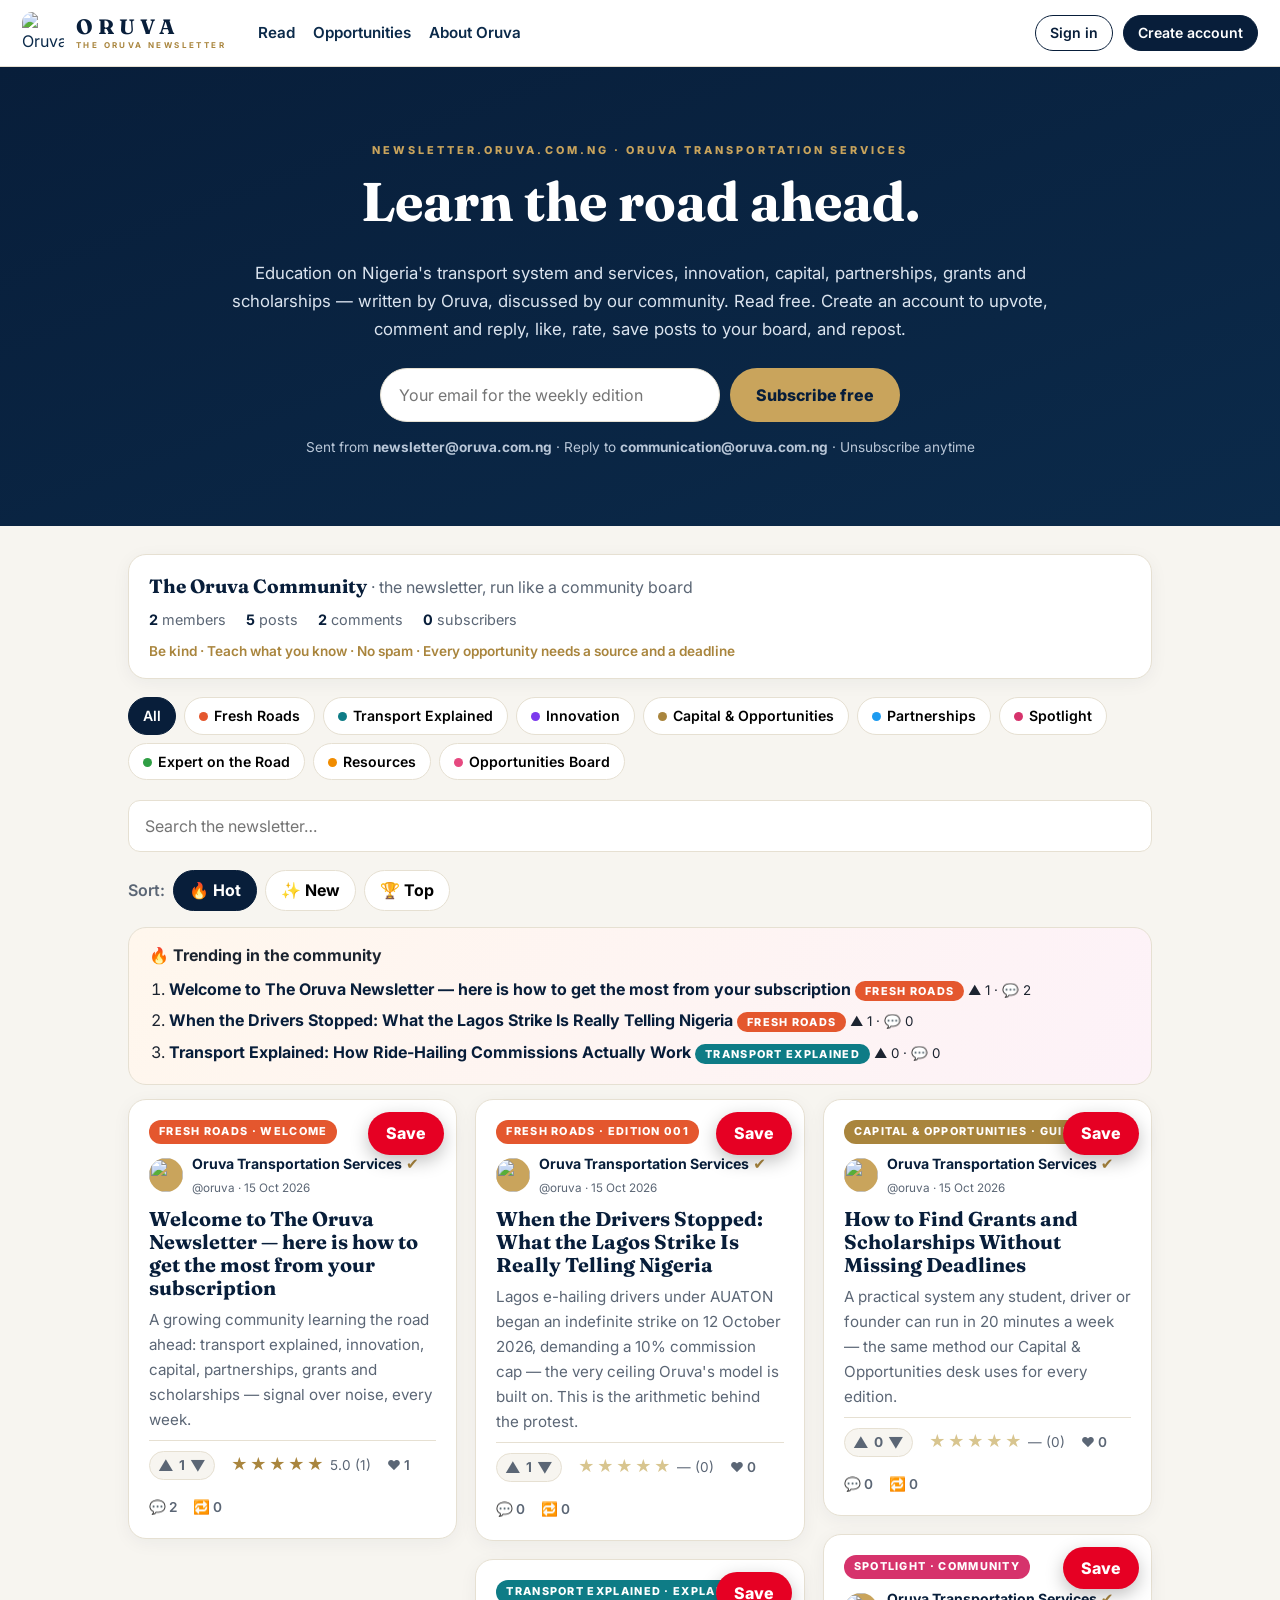
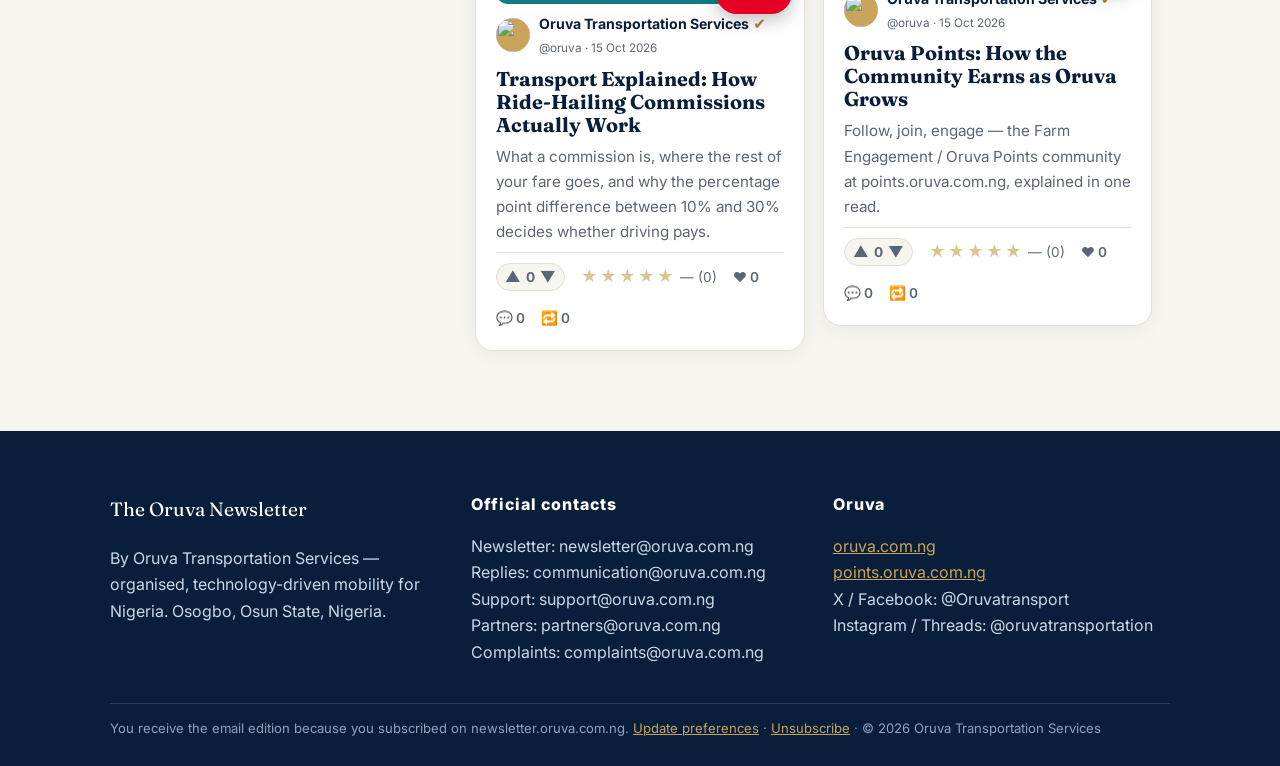
==== index.html @ f10fa0e8 "Add Oruva Newsletter platform v2 — Reddit/Pinterest-style interactive edition" ====
<!DOCTYPE html>
<html lang="en">
<head>
<meta charset="UTF-8">
<meta name="viewport" content="width=device-width, initial-scale=1.0">
<title>The Oruva Newsletter — Learn the Road Ahead | newsletter.oruva.com.ng</title>
<meta name="description" content="The Oruva Newsletter by Oruva Transportation Services: read, comment, like, rate and repost stories and opportunities on transport, innovation, capital, partnerships, grants and scholarships.">
<link rel="preconnect" href="https://fonts.googleapis.com">
<link href="https://fonts.googleapis.com/css2?family=Fraunces:wght@600;700&family=Inter:wght@400;500;600;700;800&display=swap" rel="stylesheet">
<link rel="stylesheet" href="styles.css">
<link rel="icon" href="assets/oruva-mark.jpg">
</head>
<body>
<header class="topbar">
  <a class="brand" href="#/" aria-label="The Oruva Newsletter home">
    <img src="assets/oruva-mark.jpg" alt="Oruva logo" class="brand-mark">
    <span class="brand-text">ORUVA<small>THE ORUVA NEWSLETTER</small></span>
  </a>
  <nav class="topnav" id="topnav">
    <a href="#/">Read</a>
    <a href="#/opportunities">Opportunities</a>
    <a href="#/profile/oruva">About Oruva</a>
  </nav>
  <div class="top-actions" id="top-actions"></div>
</header>

<section class="hero">
  <div class="hero-inner">
    <p class="eyebrow">NEWSLETTER.ORUVA.COM.NG · ORUVA TRANSPORTATION SERVICES</p>
    <h1>Learn the road ahead.</h1>
    <p class="hero-sub">Education on Nigeria's transport system and services, innovation, capital, partnerships, grants and scholarships — written by Oruva, discussed by our community. Read free. Create an account to upvote, comment and reply, like, rate, save posts to your board, and repost.</p>
    <form id="subscribe-form" class="subscribe-form">
      <input type="email" id="subscribe-email" placeholder="Your email for the weekly edition" required aria-label="Email address">
      <button type="submit">Subscribe free</button>
    </form>
    <p class="hero-note" id="subscribe-note">Sent from <strong>newsletter@oruva.com.ng</strong> · Reply to <strong>communication@oruva.com.ng</strong> · Unsubscribe anytime</p>
  </div>
</section>

<main id="app" class="app" aria-live="polite"></main>

<footer class="footer">
  <div class="footer-grid">
    <div>
      <p class="footer-brand">The Oruva Newsletter</p>
      <p>By Oruva Transportation Services — organised, technology-driven mobility for Nigeria. Osogbo, Osun State, Nigeria.</p>
    </div>
    <div>
      <p class="footer-h">Official contacts</p>
      <p>Newsletter: newsletter@oruva.com.ng<br>Replies: communication@oruva.com.ng<br>Support: support@oruva.com.ng<br>Partners: partners@oruva.com.ng<br>Complaints: complaints@oruva.com.ng</p>
    </div>
    <div>
      <p class="footer-h">Oruva</p>
      <p><a href="https://oruva.com.ng">oruva.com.ng</a><br><a href="https://points.oruva.com.ng">points.oruva.com.ng</a><br>X / Facebook: @Oruvatransport<br>Instagram / Threads: @oruvatransportation</p>
    </div>
  </div>
  <p class="footer-small">You receive the email edition because you subscribed on newsletter.oruva.com.ng. <a href="#/">Update preferences</a> · <a href="#/">Unsubscribe</a> · © 2026 Oruva Transportation Services</p>
</footer>

<div id="modal-root"></div>
<div id="toast" class="toast" role="status"></div>
<script src="app.js"></script>
</body>
</html>
---- styles.css ----
:root{--navy:#081e3a;--navy2:#0b2a4a;--ink:#1c2430;--muted:#5b6675;--gold:#c9a45c;--gold-dark:#a9853d;--ivory:#f7f5f0;--card:#fff;--line:#e6e0d2;--radius:18px;--shadow:0 18px 50px rgba(8,30,58,.14);--blue:#1d9bf0}
*{box-sizing:border-box}body{margin:0;font-family:Inter,system-ui,-apple-system,"Segoe UI",sans-serif;color:var(--ink);background:var(--ivory);line-height:1.65}
h1,h2,h3{font-family:Fraunces,Georgia,serif;line-height:1.15;color:var(--navy);margin:0 0 .5em}
a{color:var(--navy2)}button{font:inherit;cursor:pointer}
.topbar{position:sticky;top:0;z-index:20;display:flex;align-items:center;gap:20px;padding:12px 22px;background:rgba(255,255,255,.94);backdrop-filter:blur(8px);border-bottom:1px solid var(--line)}
.brand{display:flex;align-items:center;gap:12px;text-decoration:none}
.brand-mark{width:42px;height:42px;border-radius:10px;object-fit:cover}
.brand-text{font-family:Fraunces,Georgia,serif;font-weight:700;font-size:1.3rem;letter-spacing:.24em;color:var(--navy);display:flex;flex-direction:column;line-height:1}
.brand-text small{font-family:Inter,sans-serif;font-size:.5rem;letter-spacing:.3em;font-weight:700;color:var(--gold-dark);margin-top:4px}
.topnav{display:flex;gap:18px;margin-left:12px}.topnav a{text-decoration:none;font-weight:600;color:var(--navy2);font-size:.95rem}
.top-actions{margin-left:auto;display:flex;gap:10px;align-items:center}
.btn{border:1px solid var(--navy);background:var(--navy);color:#fff;border-radius:999px;padding:8px 18px;font-weight:600}
.btn.ghost{background:#fff;color:var(--navy)}
.btn.gold{background:var(--gold);border-color:var(--gold-dark);color:var(--navy)}
.btn.small{padding:5px 14px;font-size:.88rem}
.hero{background:linear-gradient(160deg,var(--navy),var(--navy2));color:#fff;padding:64px 22px 54px}
.hero-inner{max-width:820px;margin:0 auto;text-align:center}
.hero h1{color:#fff;font-size:clamp(2.2rem,5vw,3.4rem)}
.eyebrow{letter-spacing:.28em;font-size:.68rem;font-weight:800;color:var(--gold)}
.hero-sub{color:#dbe4ef;font-size:1.05rem}
.subscribe-form{display:flex;gap:10px;justify-content:center;flex-wrap:wrap;margin-top:24px}
.subscribe-form input{padding:13px 18px;border-radius:999px;border:1px solid var(--line);min-width:min(340px,86vw);font:inherit}
.subscribe-form button{padding:13px 26px;border-radius:999px;border:none;background:var(--gold);color:var(--navy);font-weight:800}
.hero-note{color:#b9c7d8;font-size:.85rem}
.app{max-width:1060px;margin:0 auto;padding:28px 18px 60px}
.chips{display:flex;gap:8px;flex-wrap:wrap;margin:6px 0 20px}
.chip{border:1px solid var(--line);background:#fff;border-radius:999px;padding:6px 14px;font-weight:600;font-size:.88rem}
.chip.active{background:var(--navy);color:#fff;border-color:var(--navy)}
.searchbar{width:100%;padding:12px 16px;border:1px solid var(--line);border-radius:12px;font:inherit;margin-bottom:18px;background:#fff}
.grid{display:grid;grid-template-columns:repeat(auto-fill,minmax(300px,1fr));gap:18px}
.card{background:var(--card);border:1px solid var(--line);border-radius:var(--radius);padding:20px;box-shadow:0 4px 18px rgba(8,30,58,.05);display:flex;flex-direction:column;gap:8px}
.card h3{font-size:1.25rem;margin:0}.card h3 a{text-decoration:none;color:var(--navy)}
.card p{margin:0;color:var(--muted);font-size:.95rem}
.tag{align-self:flex-start;background:var(--ivory);border:1px solid var(--line);color:var(--gold-dark);font-weight:800;font-size:.68rem;letter-spacing:.12em;text-transform:uppercase;padding:3px 10px;border-radius:999px}
.byline{display:flex;align-items:center;gap:9px;font-size:.88rem}
.avatar{width:34px;height:34px;border-radius:50%;background:var(--navy);color:#fff;display:inline-flex;align-items:center;justify-content:center;font-weight:800;flex:none;overflow:hidden}
.avatar img{width:100%;height:100%;object-fit:cover}
.avatar.goldbg{background:var(--gold);color:var(--navy)}
.check{font-size:.95rem;line-height:1}.check.gold{color:var(--gold-dark)}.check.blue{color:var(--blue)}
.meta-row{display:flex;gap:16px;flex-wrap:wrap;color:var(--muted);font-size:.85rem;border-top:1px solid var(--line);padding-top:10px;margin-top:auto}
.meta-row button{background:none;border:none;color:var(--muted);font-weight:600;padding:0}
.meta-row button.on{color:#c0392b}
.stars{color:#d8c58f;font-size:1rem;letter-spacing:2px}.stars .lit{color:var(--gold-dark)}
.article{background:#fff;border:1px solid var(--line);border-radius:var(--radius);padding:clamp(20px,4vw,44px);box-shadow:var(--shadow)}
.article .body{white-space:pre-wrap;font-size:1.02rem}
.rate-box,.comment-box{margin-top:26px;border-top:1px solid var(--line);padding-top:18px}
.rate-btns button{background:#fff;border:1px solid var(--line);border-radius:10px;font-size:1.2rem;padding:2px 9px;color:#d8c58f}
.rate-btns button.lit{color:var(--gold-dark);border-color:var(--gold)}
textarea,input[type=text],input[type=email],input[type=password],select{font:inherit}
.comment-form textarea,.composer textarea{width:100%;border:1px solid var(--line);border-radius:12px;padding:12px;min-height:74px}
.comment{display:flex;gap:10px;padding:14px 0;border-bottom:1px solid var(--line)}
.comment .cbody{flex:1}.comment p{margin:2px 0}
.profile-head{background:#fff;border:1px solid var(--line);border-radius:var(--radius);padding:26px;box-shadow:var(--shadow);display:flex;gap:20px;flex-wrap:wrap}
.profile-head .avatar{width:78px;height:78px;font-size:1.7rem}
.profile-stats{display:flex;gap:22px;flex-wrap:wrap;color:var(--muted);font-size:.9rem}
.profile-stats strong{color:var(--navy);display:block;font-size:1.05rem}
.modal-wrap{position:fixed;inset:0;background:rgba(8,30,58,.55);display:flex;align-items:center;justify-content:center;z-index:50;padding:16px}
.modal{background:#fff;border-radius:var(--radius);max-width:430px;width:100%;padding:26px;max-height:90vh;overflow:auto}
.modal label{display:block;font-weight:600;font-size:.9rem;margin:12px 0 4px}
.modal input,.modal textarea,.modal select{width:100%;border:1px solid var(--line);border-radius:10px;padding:10px 12px}
.modal .row{display:flex;gap:10px;margin-top:18px}.modal .row .btn{flex:1}
.toast{position:fixed;bottom:22px;left:50%;transform:translateX(-50%) translateY(80px);background:var(--navy);color:#fff;padding:11px 22px;border-radius:999px;opacity:0;transition:.3s;z-index:60;max-width:92vw;text-align:center}
.toast.show{opacity:1;transform:translateX(-50%) translateY(0)}
.notice{background:#fdf6e3;border:1px solid var(--gold);border-radius:12px;padding:12px 16px;font-size:.9rem;margin-bottom:18px}
.empty{background:#fff;border:1px dashed var(--line);border-radius:var(--radius);padding:34px;text-align:center;color:var(--muted)}
.footer{background:var(--navy);color:#cdd8e6;padding:44px 22px 26px;margin-top:20px}
.footer a{color:var(--gold)}
.footer-grid{max-width:1060px;margin:0 auto;display:grid;grid-template-columns:repeat(auto-fit,minmax(230px,1fr));gap:24px}
.footer-brand{font-family:Fraunces,serif;color:#fff;font-size:1.2rem}
.footer-h{color:#fff;font-weight:800;letter-spacing:.06em}
.footer-small{max-width:1060px;margin:22px auto 0;font-size:.82rem;color:#8fa3bb;border-top:1px solid rgba(255,255,255,.14);padding-top:14px}
/* --- v2: Reddit + Pinterest redesign --- */
.masonry{column-count:3;column-gap:18px}
@media(max-width:980px){.masonry{column-count:2}}
@media(max-width:600px){.masonry{column-count:1}}
.masonry .card{break-inside:avoid;margin-bottom:18px;width:100%}
.masonry .empty{break-inside:avoid}
.coverwrap{position:relative;margin:-20px -20px 12px}
.cover{width:100%;display:block;border-radius:18px 18px 0 0;max-height:340px;object-fit:cover}
.cover-grad{height:170px;display:flex;align-items:flex-end;padding:16px;color:#fff;font-family:Fraunces,serif;font-size:1.3rem}
.savebtn{position:absolute;top:12px;right:12px;background:#e60023;color:#fff;border:none;border-radius:999px;padding:8px 18px;font-weight:800;box-shadow:0 6px 18px rgba(0,0,0,.25)}
.savebtn.saved{background:var(--navy)}
.savebtn.static{position:static;box-shadow:none;width:100%;margin-top:10px}
.flair{color:#fff;border:none}
.dot{display:inline-block;width:9px;height:9px;border-radius:50%;margin-right:6px;vertical-align:baseline}
.votebox{display:inline-flex;align-items:center;gap:5px;background:var(--ivory);border:1px solid var(--line);border-radius:999px;padding:2px 8px}
.votebox.big{flex-direction:column;padding:8px 6px;border-radius:14px}
.votebtn{background:none;border:none;font-size:.95rem;color:var(--muted);padding:1px 3px;line-height:1}
.votebtn.up{color:#e4572e}.votebtn.down{color:#7c3aed}
.sortbar{display:flex;gap:8px;align-items:center;margin:0 0 16px;color:var(--muted);font-weight:600}
.sortbtn{border:1px solid var(--line);background:#fff;border-radius:999px;padding:6px 15px;font-weight:700}
.sortbtn.active{background:var(--navy);color:#fff;border-color:var(--navy)}
.community-strip{background:#fff;border:1px solid var(--line);border-radius:var(--radius);padding:16px 20px;margin-bottom:18px;box-shadow:0 4px 18px rgba(8,30,58,.05)}
.comm-name{font-family:Fraunces,serif;font-size:1.2rem;color:var(--navy)}
.comm-sub{color:var(--muted)}
.comm-stats{display:flex;gap:20px;flex-wrap:wrap;margin-top:6px;color:var(--muted);font-size:.9rem}
.comm-stats strong{color:var(--navy)}
.comm-rules{margin-top:8px;font-size:.85rem;color:var(--gold-dark);font-weight:600}
.post-layout{display:flex;gap:20px;align-items:flex-start}
.voterail{position:sticky;top:90px;display:flex;flex-direction:column;align-items:stretch;min-width:64px}
.post-main{flex:1;min-width:0}
.hero-cover{border-radius:14px;margin-bottom:18px;max-height:420px}
.cactions{display:flex;gap:12px}
.cactions button{background:none;border:none;color:var(--muted);font-weight:700;padding:0;font-size:.85rem}
.cactions button.on{color:#e4572e}
.trending{background:linear-gradient(120deg,#fff7ed,#fdf2f8);border:1px solid var(--line);border-radius:var(--radius);padding:14px 20px;margin-bottom:14px}
.trending ol{margin:8px 0 2px;padding-left:20px}
.trending li{margin:5px 0}
.trending a{font-weight:700;text-decoration:none;color:var(--navy)}
.recos{background:#eef6ff;border:1px solid #cfe0f5;border-radius:var(--radius);padding:12px 18px;margin-bottom:14px}
.recos a{font-weight:600}
@media(max-width:640px){.topnav{display:none}.post-layout{flex-direction:column}.voterail{position:static;flex-direction:row}}
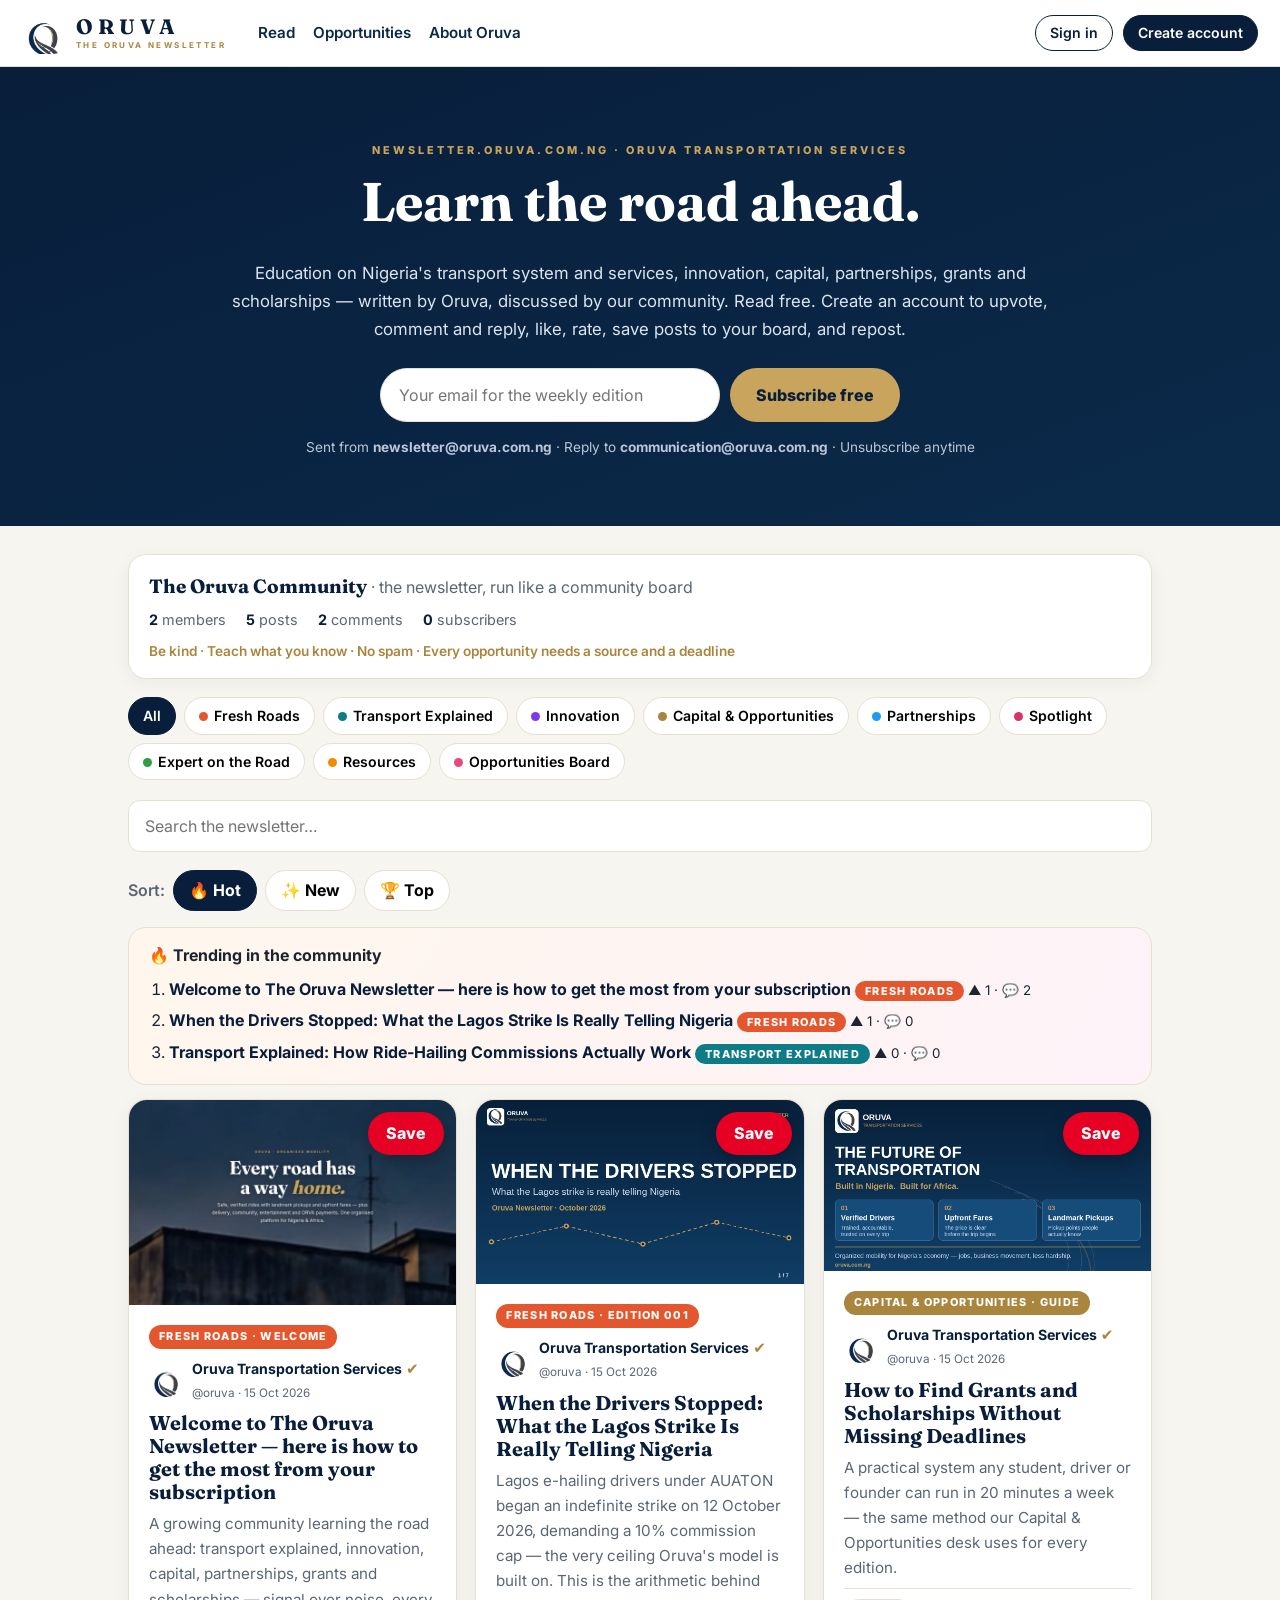
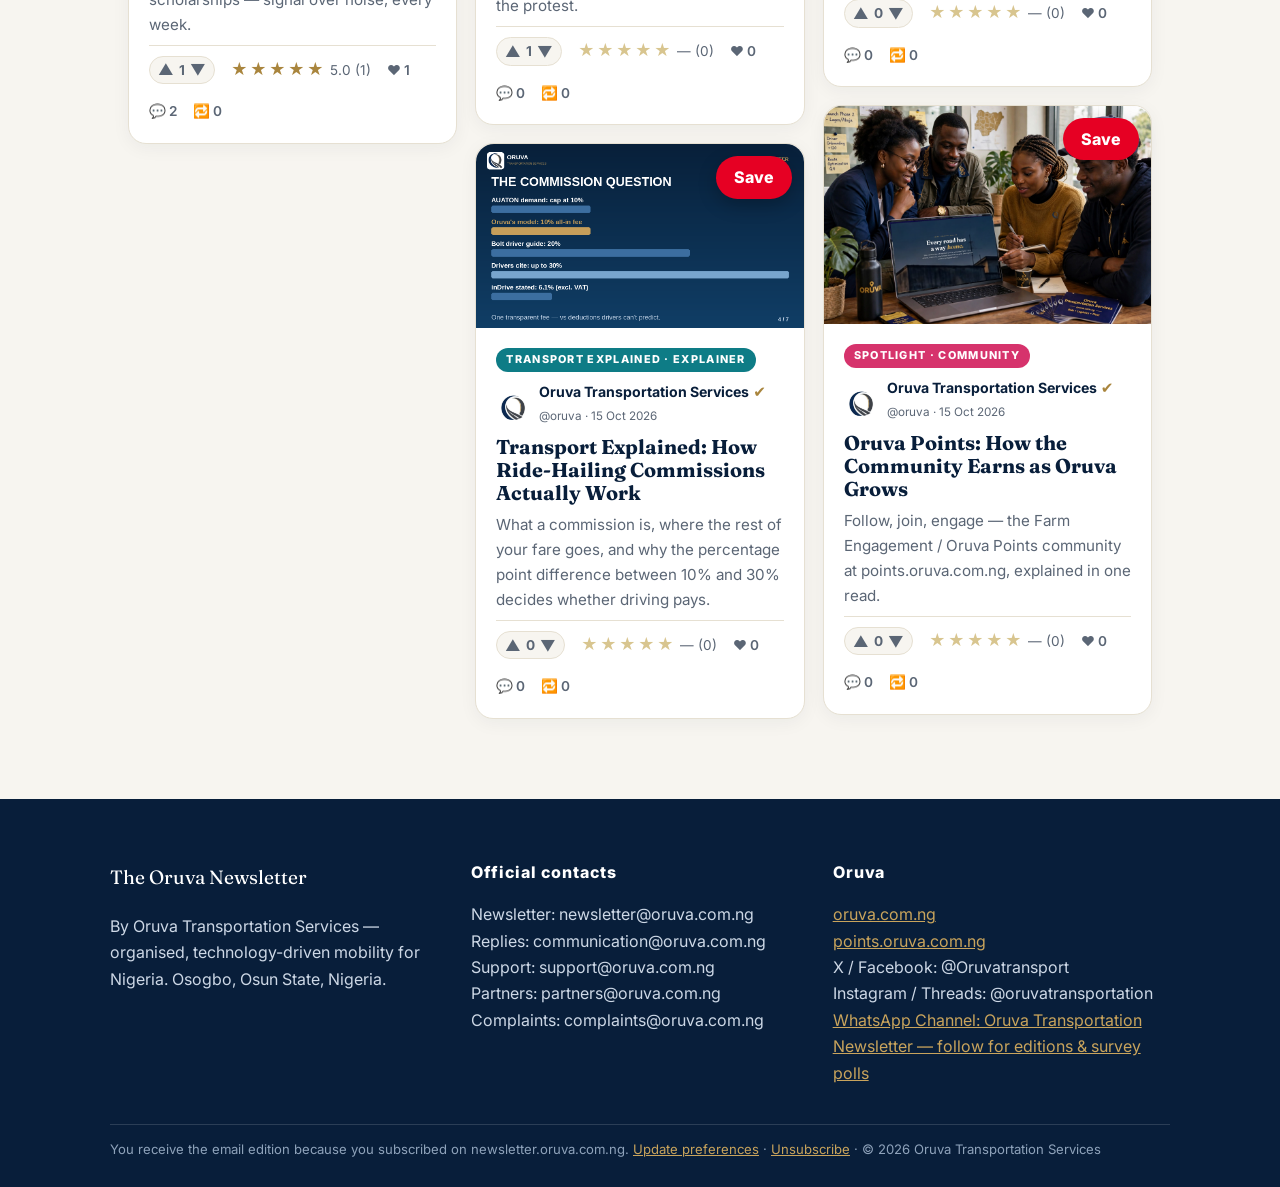
==== commit 0fb39e1f: "Add WhatsApp Channel link to footer" ====
--- a/index.html
+++ b/index.html
@@ -51,7 +51,7 @@
     </div>
     <div>
       <p class="footer-h">Oruva</p>
-      <p><a href="https://oruva.com.ng">oruva.com.ng</a><br><a href="https://points.oruva.com.ng">points.oruva.com.ng</a><br>X / Facebook: @Oruvatransport<br>Instagram / Threads: @oruvatransportation</p>
+      <p><a href="https://oruva.com.ng">oruva.com.ng</a><br><a href="https://points.oruva.com.ng">points.oruva.com.ng</a><br>X / Facebook: @Oruvatransport<br>Instagram / Threads: @oruvatransportation<br><a href="https://whatsapp.com/channel/0029VbE3f54E50Ui9ncfmH3p" target="_blank" rel="noopener">WhatsApp Channel: Oruva Transportation Newsletter — follow for editions & survey polls</a></p>
     </div>
   </div>
   <p class="footer-small">You receive the email edition because you subscribed on newsletter.oruva.com.ng. <a href="#/">Update preferences</a> · <a href="#/">Unsubscribe</a> · © 2026 Oruva Transportation Services</p>
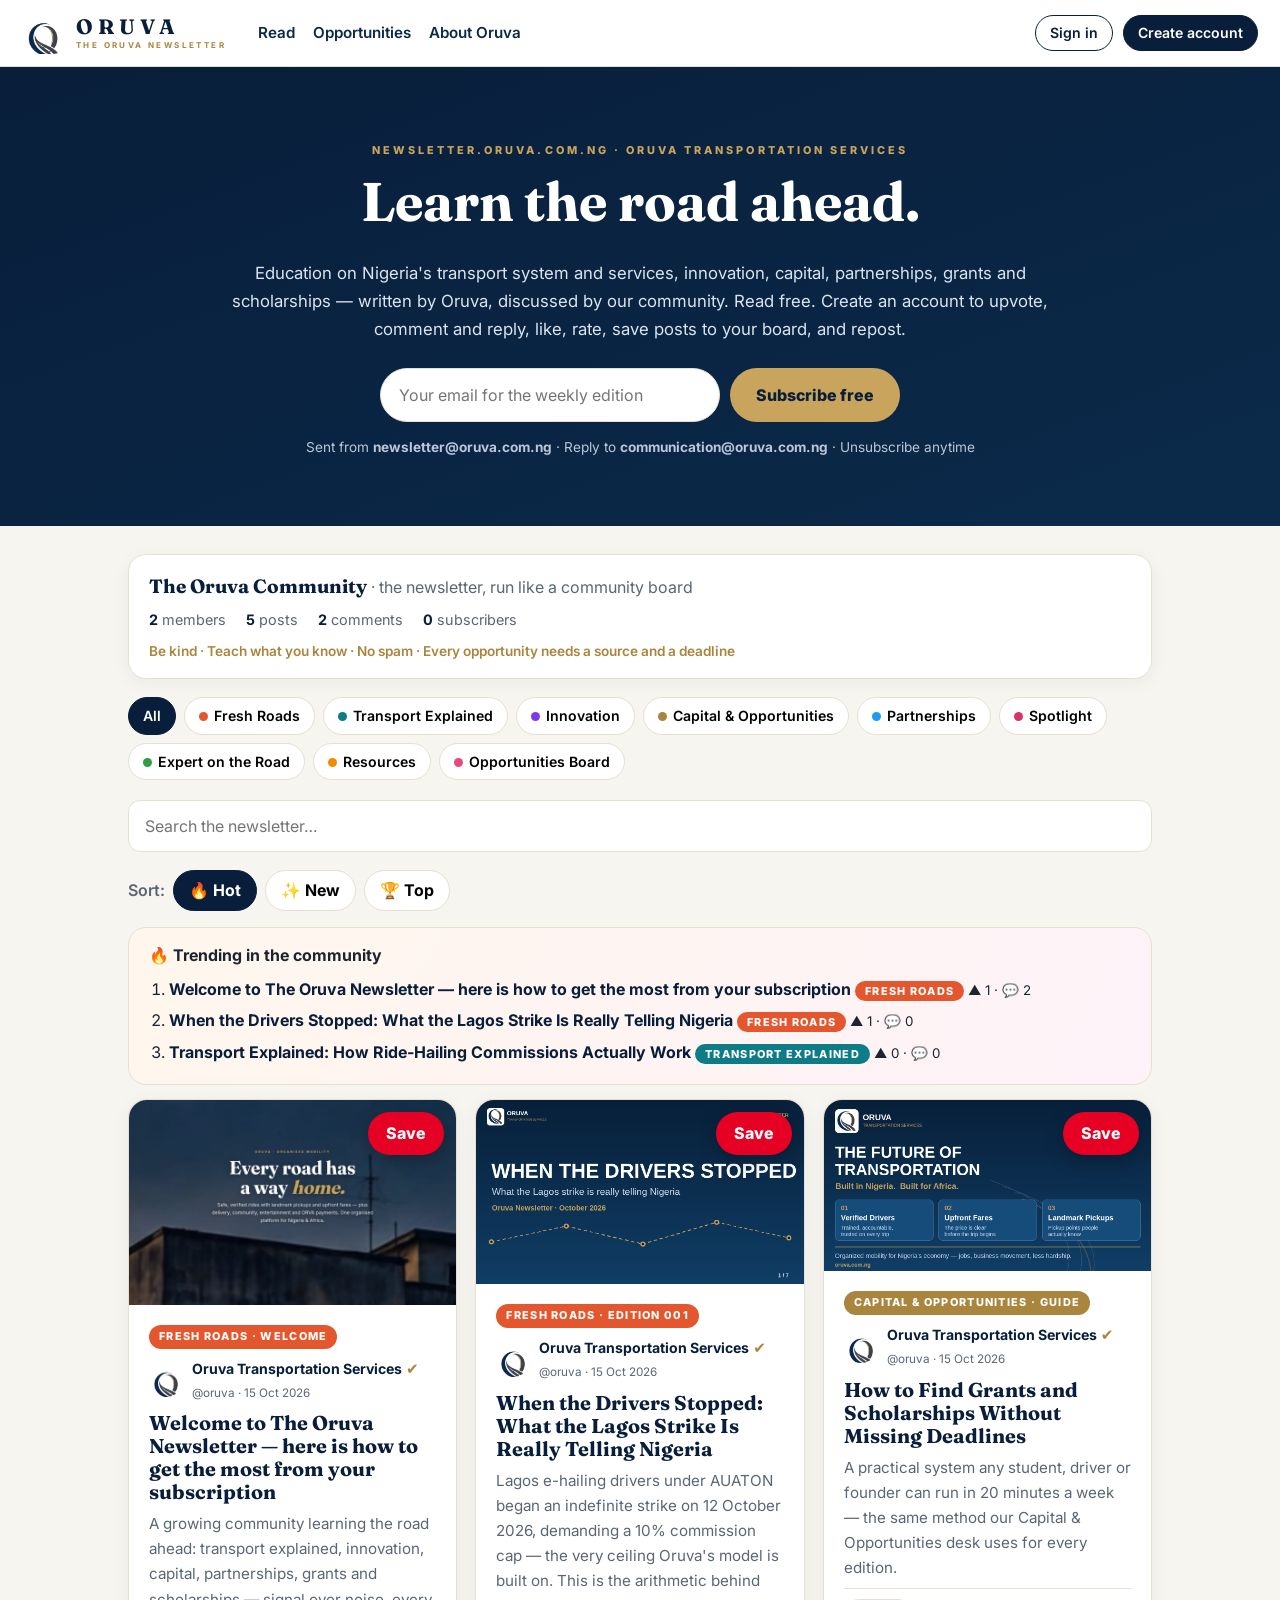
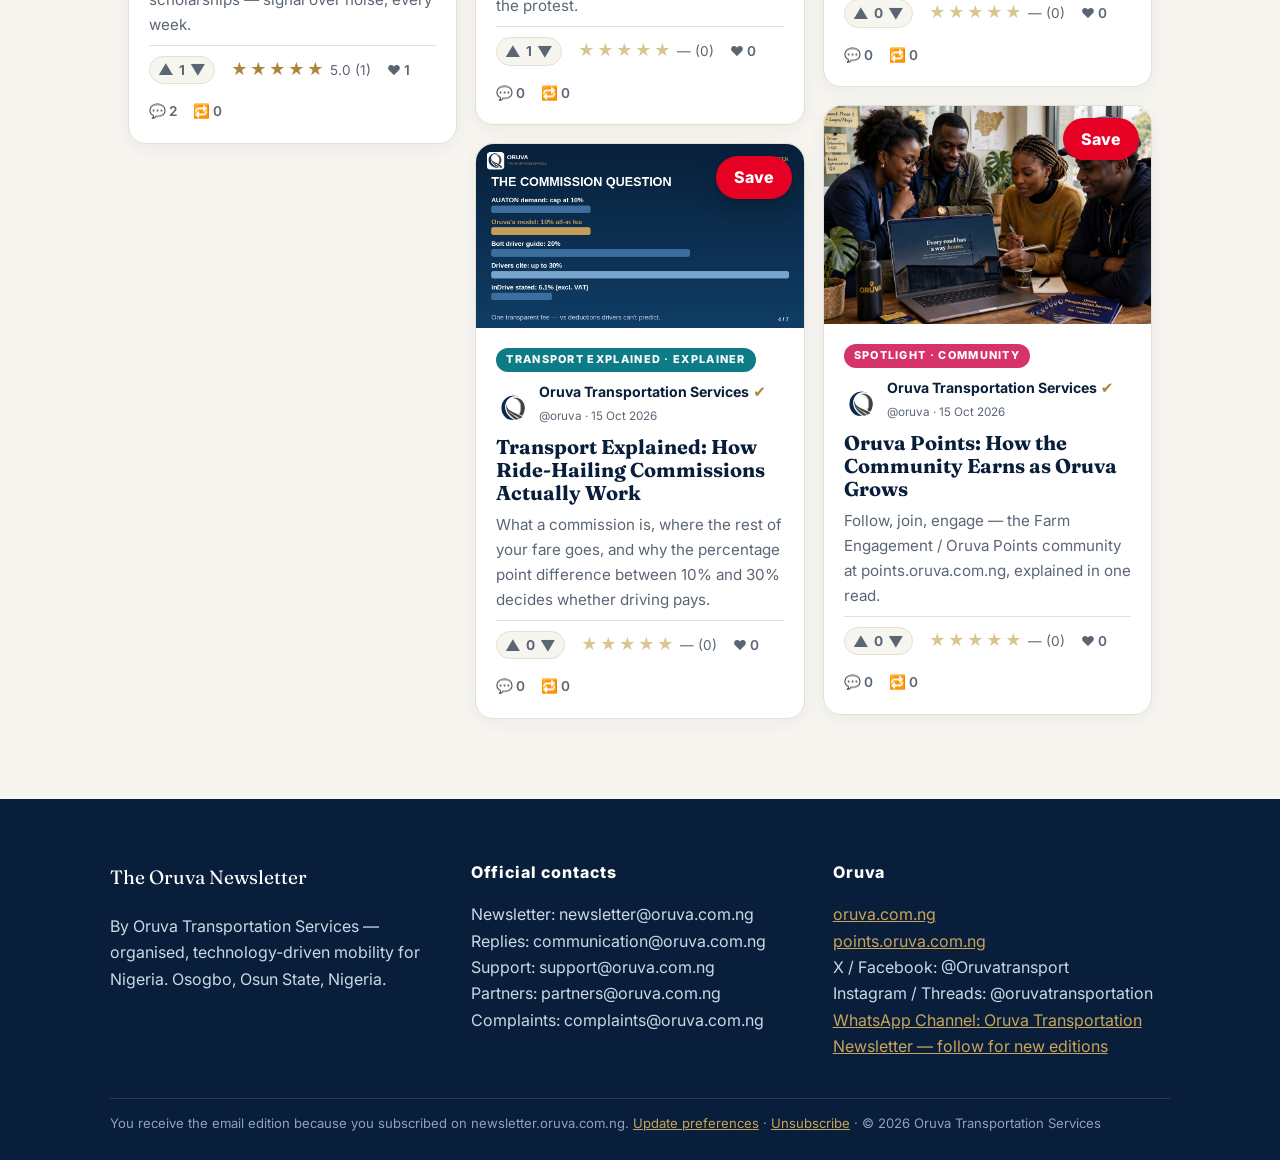
==== commit 0a3e6d0d: "Channel is newsletter-only: drop survey polls from footer line" ====
--- a/index.html
+++ b/index.html
@@ -51,7 +51,7 @@
     </div>
     <div>
       <p class="footer-h">Oruva</p>
-      <p><a href="https://oruva.com.ng">oruva.com.ng</a><br><a href="https://points.oruva.com.ng">points.oruva.com.ng</a><br>X / Facebook: @Oruvatransport<br>Instagram / Threads: @oruvatransportation<br><a href="https://whatsapp.com/channel/0029VbE3f54E50Ui9ncfmH3p" target="_blank" rel="noopener">WhatsApp Channel: Oruva Transportation Newsletter — follow for editions & survey polls</a></p>
+      <p><a href="https://oruva.com.ng">oruva.com.ng</a><br><a href="https://points.oruva.com.ng">points.oruva.com.ng</a><br>X / Facebook: @Oruvatransport<br>Instagram / Threads: @oruvatransportation<br><a href="https://whatsapp.com/channel/0029VbE3f54E50Ui9ncfmH3p" target="_blank" rel="noopener">WhatsApp Channel: Oruva Transportation Newsletter — follow for new editions</a></p>
     </div>
   </div>
   <p class="footer-small">You receive the email edition because you subscribed on newsletter.oruva.com.ng. <a href="#/">Update preferences</a> · <a href="#/">Unsubscribe</a> · © 2026 Oruva Transportation Services</p>
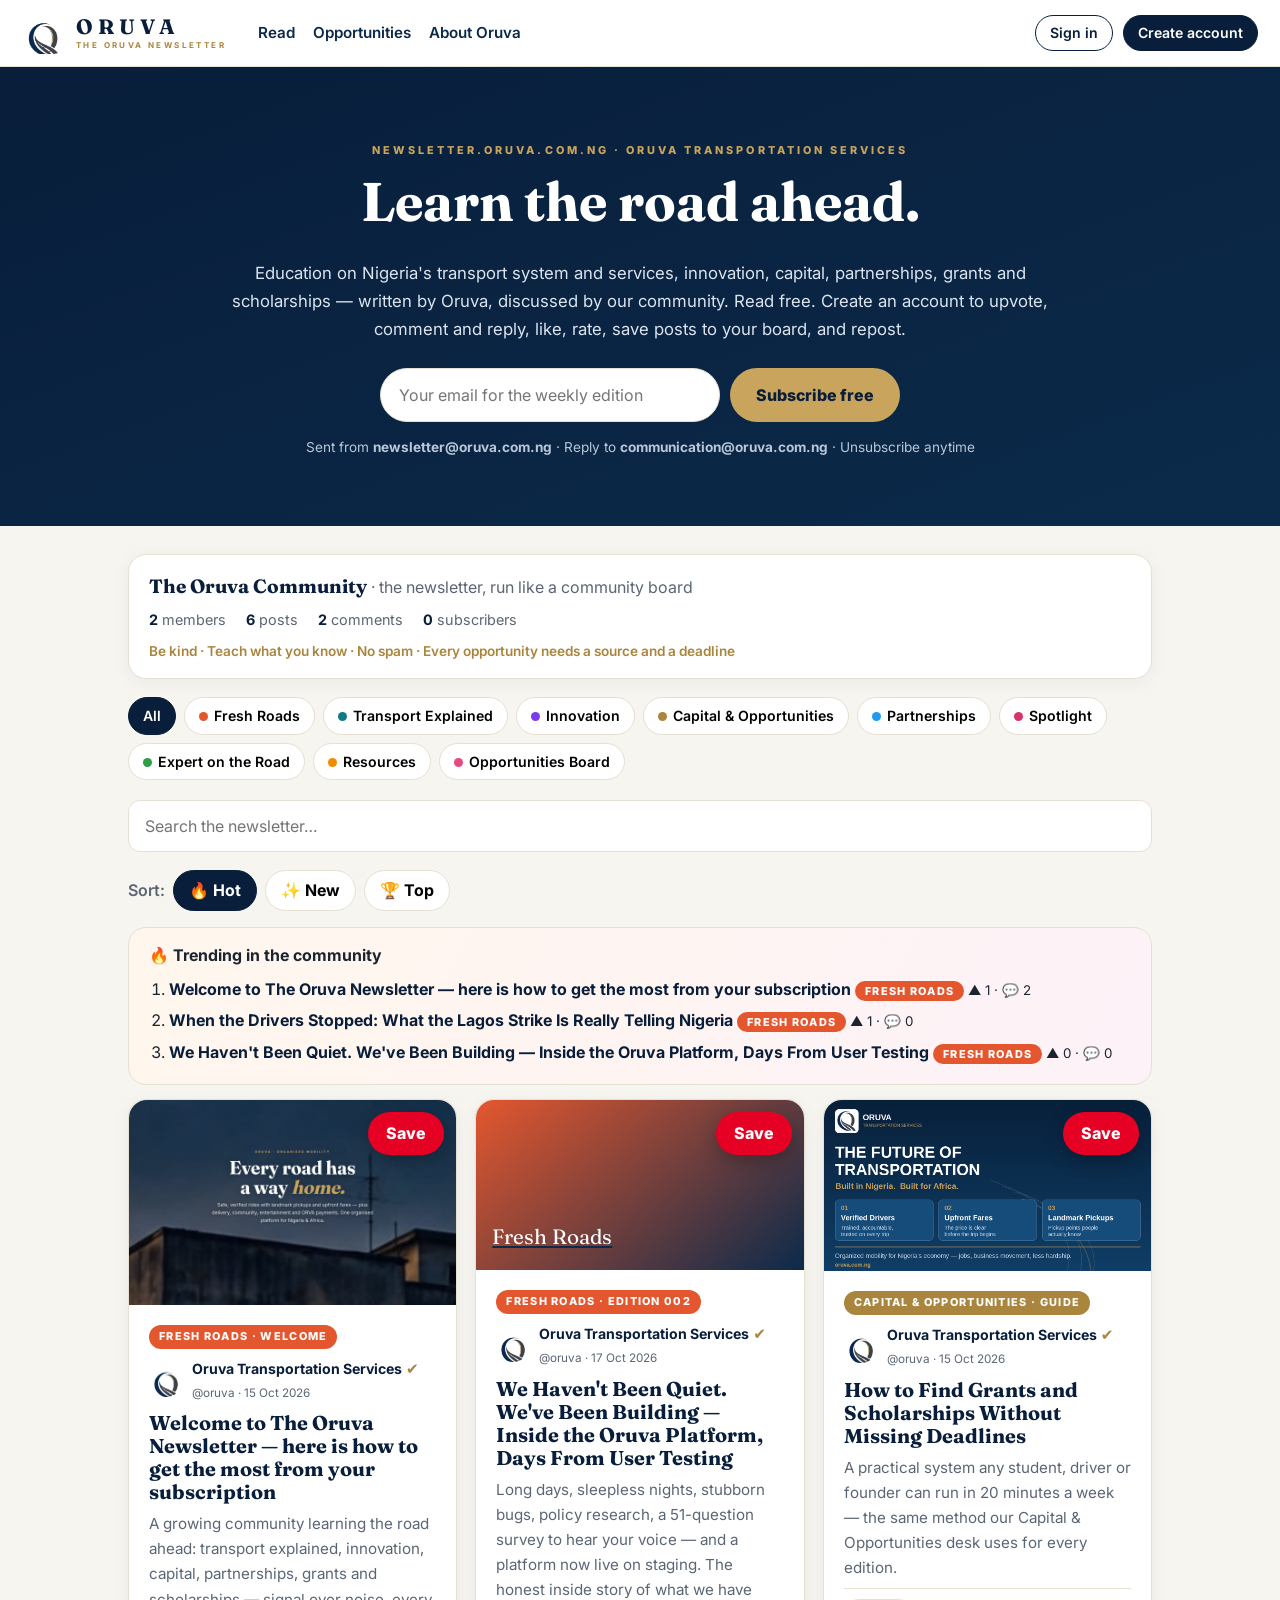
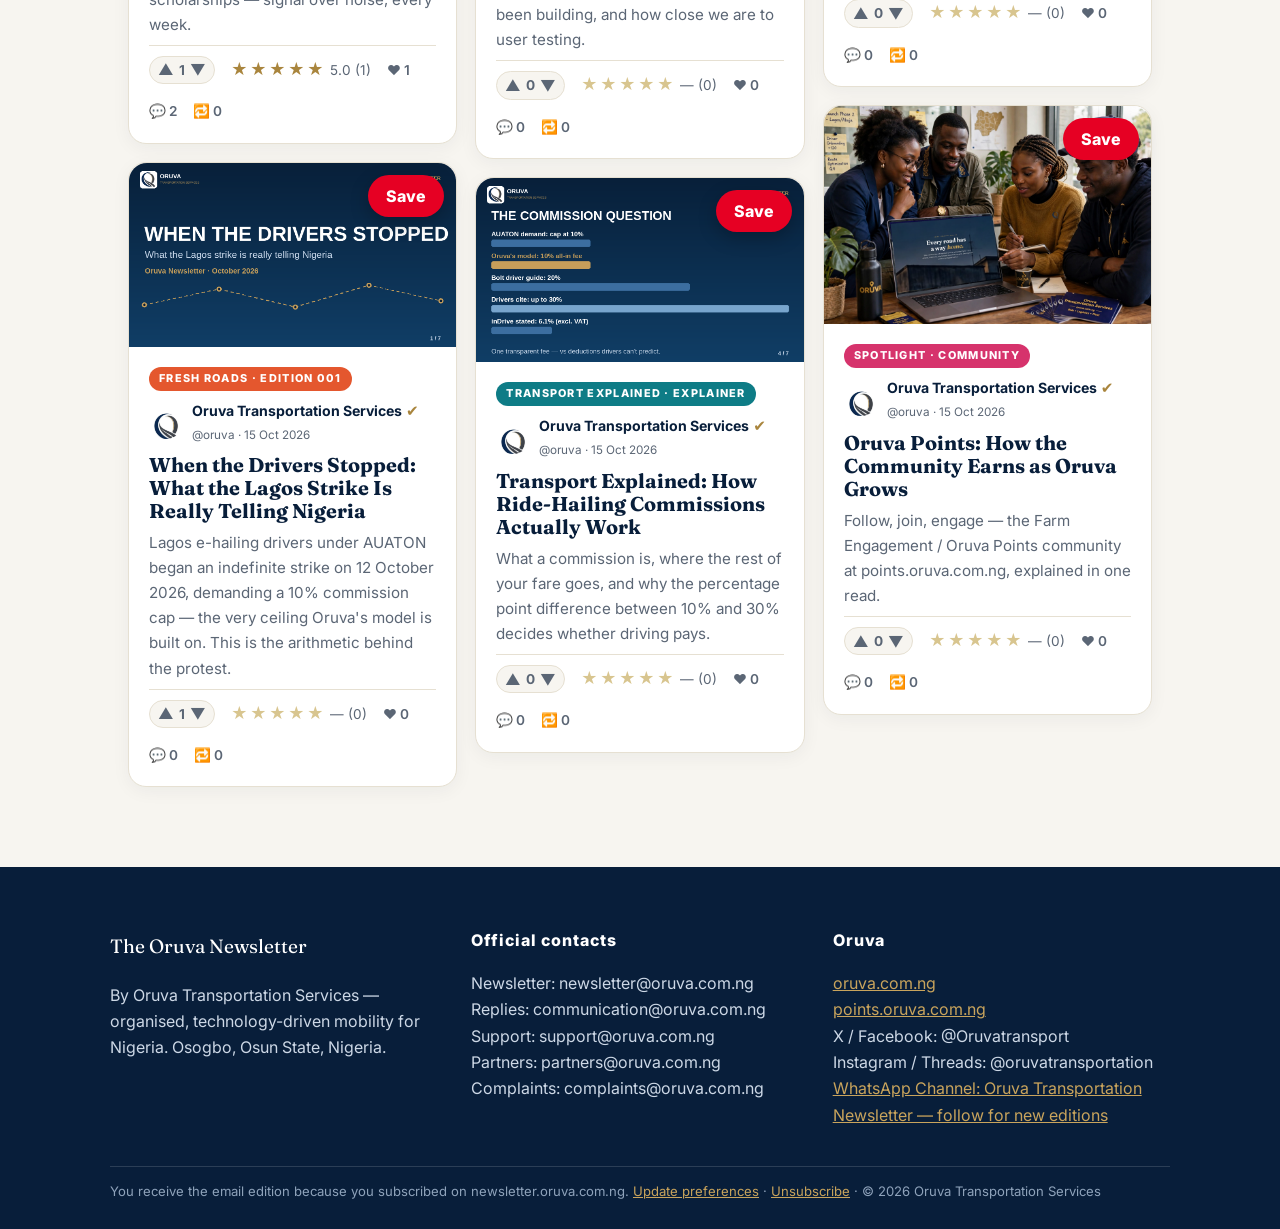
==== commit abe652a5: "Add Open Graph link-preview tags and Edition 002 share page" ====
--- a/index.html
+++ b/index.html
@@ -8,6 +8,16 @@
 <link rel="preconnect" href="https://fonts.googleapis.com">
 <link href="https://fonts.googleapis.com/css2?family=Fraunces:wght@600;700&family=Inter:wght@400;500;600;700;800&display=swap" rel="stylesheet">
 <link rel="stylesheet" href="styles.css">
+<meta property="og:type" content="website">
+<meta property="og:site_name" content="The Oruva Newsletter">
+<meta property="og:title" content="The Oruva Newsletter — Learn the Road Ahead">
+<meta property="og:description" content="The Oruva Newsletter by Oruva Transportation Services: transport explained, innovation, capital, partnerships, grants and scholarships — signal over noise, every week.">
+<meta property="og:url" content="https://newsletter.oruva.com.ng/">
+<meta property="og:image" content="https://newsletter.oruva.com.ng/assets/covers/building.png">
+<meta name="twitter:card" content="summary_large_image">
+<meta name="twitter:title" content="The Oruva Newsletter — Learn the Road Ahead">
+<meta name="twitter:description" content="Transport explained, innovation, capital, partnerships, grants and scholarships — by Oruva Transportation Services, every week.">
+<meta name="twitter:image" content="https://newsletter.oruva.com.ng/assets/covers/building.png">
 <link rel="icon" href="assets/oruva-mark.jpg">
 </head>
 <body>
